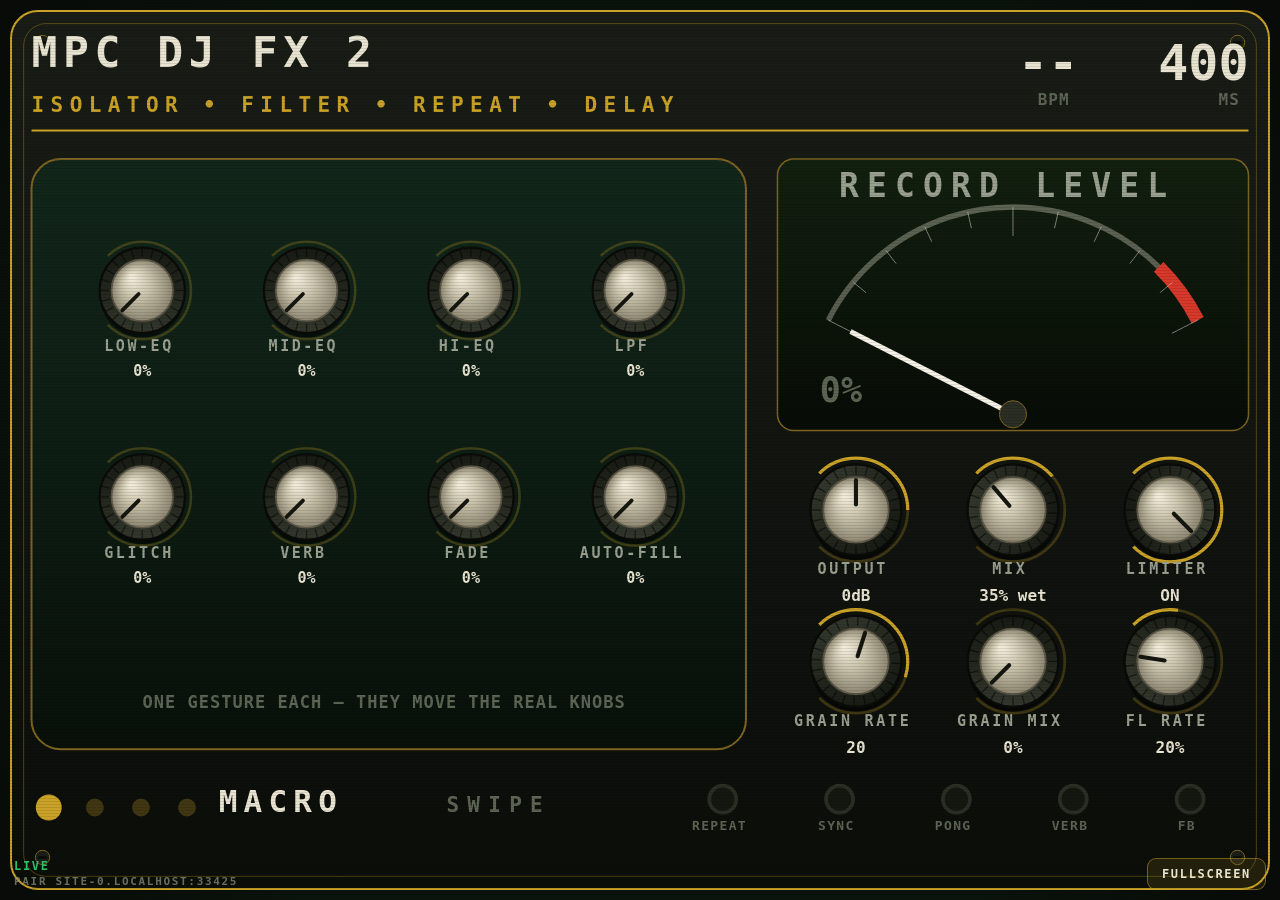
==== vst/web/index.html @ 5db4f6f1 "feat: the companion screen, in the published source The plugin serves its own panel on the LAN (port" ====
<!doctype html>
<html lang="en">
<head>
<meta charset="utf-8">
<meta name="viewport" content="width=device-width,initial-scale=1,viewport-fit=cover,user-scalable=no">
<meta name="mobile-web-app-capable" content="yes">
<meta name="apple-mobile-web-app-capable" content="yes">
<meta name="apple-mobile-web-app-status-bar-style" content="black-translucent">
<meta name="theme-color" content="#0a0c09">
<link rel="manifest" href="/manifest.json">
<link rel="icon" href="/icon.svg">
<title>MPC DJ FX 2 — companion</title>
<style>
  html,body{margin:0;height:100%;background:#080a07;overflow:hidden;
    -webkit-user-select:none;user-select:none;-webkit-tap-highlight-color:transparent}
  canvas{display:block;width:100vw;height:100vh;touch-action:none}
  #bar{position:fixed;left:0;right:0;bottom:0;box-sizing:border-box;display:flex;
    justify-content:space-between;align-items:center;gap:10px;
    padding:10px 14px calc(10px + env(safe-area-inset-bottom));
    font:600 12px/1.2 ui-monospace,SFMono-Regular,Menlo,Consolas,monospace;
    letter-spacing:.14em;text-transform:uppercase;color:#8d947f;pointer-events:none;
    transition:opacity .5s}
  #bar.hide{opacity:0}
  #bar b{color:#2fbf63}
  button{pointer-events:auto;background:rgba(201,162,39,.12);border:1px solid rgba(201,162,39,.5);
    color:#e9e4d2;border-radius:9px;padding:8px 14px;font:inherit;letter-spacing:inherit;
    text-transform:inherit}
  button:active{background:rgba(201,162,39,.35)}
</style>
</head>
<body>
<canvas id="c"></canvas>
<div id="bar"><span id="link"><b>LIVE</b> <span id="host"></span><br>
<span id="pair" style="opacity:.72;font-size:11px"></span></span>
<span><button id="fs">Fullscreen</button></span></div>
<script>
(() => {
'use strict';
/* MPC DJ FX 2 — companion panel.
 *
 * Three faces of a three-head tape echo: the tape bay with its heads and the mode grid, the
 * tape's own character, and the macros. Everything is drawn from /state, motion is integrated
 * here so a 7 Hz poll still looks continuous, and every control writes back through
 * POST /set — the plugin applies it on the audio thread.
 *
 * The drawing never invents machine state: head positions come from the three head times the
 * plugin publishes, head activity from the mode table's own option names.
 */
var cv = document.getElementById('c'), ctx = cv.getContext('2d');
var bar = document.getElementById('bar'), link = document.getElementById('link');
var hostEl = document.getElementById('host');
var W = 0, H = 0, DPR = 1, portrait = false;

/* ---- palette ------------------------------------------------------------- */
var CREAM = '#e9e4d2', DIM = '#9aa08f', FAINT = '#5d6555';
var GOLD = '#c9a227', GOLD_D = '#7d6420';
var GREEN = '#1f8f4a', GREEN_HI = '#2fbf63', GREEN_DEEP = '#0a140d';
var RED = '#d6382a', AMBER = '#e0a02b';
var TAPE = '#3b2a17', TAPE_HI = '#6b4f2c';

/* ---- what the device sends ------------------------------------------------ */
var st = {
  vu: 0, peak: 0, delay_ms: 400, bpm: 0, mix: 0.35,
  iso_lo: 0, iso_mid: 0, iso_hi: 0, iso_lo_x: 250, iso_hi_x: 2500,
  dj_filter: 0, dj_reso: 0.2,
  rep_mode: 0, rep_gate: 0.25, rep_chance: 1, rep_count: 4, rep_mix: 0, fill_mode: 0,
  dly_time: 400, dly_sync: 0, dly_div: 3, dly_fbk: 0.4, dly_tone: 0.5, dly_mix: 1, dly_pingpong: 0,
  verb_mode: 0, verb_amount: 0, verb_decay: 0.5, verb_damp: 0.5, verb_predelay: 20,
  hp_hz: 20, hp_reso: 0,
  fl_rate: 0.2, fl_depth: 0.4, fl_fbk: 0.3, fl_mix: 0,
  gr_rate: 20, gr_time: 80, gr_spray: 0.2, gr_mix: 0,
  mac_lo: 0, mac_mid: 0, mac_hi: 0, mac_lpf: 0, mac_glitch: 0, mac_verb: 0, mac_fade: 0, mac_fill: 0,
  output_gain: 0, limiter: 1,
  rep_env: 0, dly_env: 0, verb_env: 0,
  instance: 0, count: 0, active: 0, age_ms: 0
};
var MODES = ['OFF', '1/2', '1/4', '1/8', '1/8T', '1/6', '1/16', '1/32'];
var DIVS = ['1/1', '1/2', '1/2D', '1/4', '1/4D', '1/8', '1/8D', '1/8T', '1/16', '1/16D', '1/16T', '1/32'];
/* display names only (cosmetic); which heads a mode uses comes from the plugin's own table */
var linkOk = false, lastHeard = 0;
var pairEl = document.getElementById('pair');
var pairText = '';   /* what the bar shows a second phone: this plugin's own address */

/* /state carries `url` once the server publishes it; until then, the address this page was
 * opened with is the honest answer. Never guessed, never read from the network. */
function setPair() {
  var u = (st && typeof st.url === 'string' && st.url) ? st.url : location.host;
  pairText = u;
  if (pairEl) pairEl.textContent = 'PAIR ' + u;
}

/* control state */
var hits = [];              /* interactive regions of the last frame */
var drag = null;            /* {key, startY, startV, x, y} while a knob is being turned */
var note = '', noteUntil = 0;
var env = [];               /* the last seconds of level */
var envAt = 0;

function poll() {
  fetch('/state', { cache: 'no-store' }).then(function (r) { return r.json(); }).then(function (j) {
    st = j; linkOk = true; lastHeard = performance.now();
    link.className = '';
    hostEl.textContent = location.host;
    setPair();
  }).catch(function () { linkOk = false; });
}
setInterval(poll, 140); setPair(); poll();

/* ---- writes: the page drives the machine ----------------------------------
 * One tiny endpoint: POST /set?k=<param>&v=<value>. The header a cross-site form cannot set
 * without a preflight this server never grants, so another web page cannot move the tape. */
function post(key, val) {
  fetch('/set?k=' + encodeURIComponent(key) + '&v=' + encodeURIComponent(val),
        { method: 'POST', headers: { 'X-DJF2': '1' } })
    .then(function (r) { if (!r.ok) r.text().then(function (t) { note = t.trim(); noteUntil = performance.now() + 2500; }); })
    .catch(function () { note = 'no link'; noteUntil = performance.now() + 2500; });
}

/* tape texture: fixed pseudo-random specks/gaps in tape-normalised coordinates, so wear looks
 * baked into the tape and scrolls with it instead of flickering */
function lcg(seed) { var s2 = seed >>> 0; return function () { s2 = (s2 * 1664525 + 1013904223) >>> 0; return s2 / 4294967296; }; }
var rnd = lcg(0x7A9E);
var SPECKS = [], GAPS = [], NBARS = [];
for (var si = 0; si < 90; si++) SPECKS.push([rnd(), rnd(), 0.25 + rnd() * 0.75]);
for (var gi = 0; gi < 9; gi++) GAPS.push([rnd(), 0.004 + rnd() * 0.012]);
for (var ni = 0; ni < 70; ni++) NBARS.push([rnd(), rnd()]);

/* ---- motion state --------------------------------------------------------- */
var pulses = [], spawn = 0, reelAngle = 0, wowPhase = 0, vuPos = 0, vuVel = 0;
var tapeRun = 0;            /* 0..1, the motor's actual speed after inertia */
var loudAt = 0;             /* the last time there was signal or a finger on the panel */
var ripples = [];
var prevFlash = [0, 0, 0];

function clamp(v, a, b) { return v < a ? a : v > b ? b : v; }
function fmt(v) { return (Math.round(v * 100) / 100).toFixed(2).replace(/0$/, ''); }
function sign1(v) { return v > 0 ? '+' + Math.round(v * 100) / 100 : '' + Math.round(v * 100) / 100; }

/* ---- drawing helpers ------------------------------------------------------ */
function rr(x, y, w, h, r) {
  ctx.beginPath();
  ctx.moveTo(x + r, y);
  ctx.arcTo(x + w, y, x + w, y + h, r);
  ctx.arcTo(x + w, y + h, x, y + h, r);
  ctx.arcTo(x, y + h, x, y, r);
  ctx.arcTo(x, y, x + w, y, r);
  ctx.closePath();
}
function screw(x, y, r) {
  ctx.beginPath(); ctx.arc(x, y, r, 0, 6.2832);
  ctx.fillStyle = '#1b1e18'; ctx.fill();
  ctx.lineWidth = 1; ctx.strokeStyle = GOLD_D; ctx.stroke();
  ctx.beginPath(); ctx.moveTo(x - r * 0.6, y); ctx.lineTo(x + r * 0.6, y);
  ctx.strokeStyle = '#0a0b08'; ctx.lineWidth = Math.max(1, r * 0.35); ctx.stroke();
}
function label(txt, x, y, size, colour, align, spacing) {
  ctx.font = '600 ' + Math.round(size) + 'px ui-monospace,SFMono-Regular,Menlo,monospace';
  ctx.fillStyle = colour; ctx.textAlign = align || 'center'; ctx.textBaseline = 'alphabetic';
  if (!spacing) { ctx.fillText(txt, x, y); return; }
  var w = 0, i;
  for (i = 0; i < txt.length; i++) w += ctx.measureText(txt[i]).width + spacing;
  w -= spacing;
  var cx = align === 'left' ? x : align === 'right' ? x - w : x - w / 2;
  for (i = 0; i < txt.length; i++) { ctx.fillText(txt[i], cx, y); cx += ctx.measureText(txt[i]).width + spacing; }
}
function labelWidth(txt, size, spacing) {
  ctx.font = '600 ' + Math.round(size) + 'px ui-monospace,SFMono-Regular,Menlo,monospace';
  var w2 = 0;
  for (var i = 0; i < txt.length; i++) w2 += ctx.measureText(txt[i]).width + (spacing || 0);
  return w2 - (spacing || 0);
}
function text(txt, x, y, size, colour, align) {
  ctx.font = '600 ' + Math.round(size) + 'px ui-monospace,SFMono-Regular,Menlo,monospace';
  ctx.fillStyle = colour; ctx.textAlign = align || 'center'; ctx.textBaseline = 'middle';
  ctx.fillText(txt, x, y);
}

function drawReel(cx, cy, r, angle, tint) {
  var g = ctx.createRadialGradient(cx - r * 0.3, cy - r * 0.35, r * 0.1, cx, cy, r);
  g.addColorStop(0, '#2b2f26'); g.addColorStop(1, '#14170f');
  ctx.beginPath(); ctx.arc(cx, cy, r, 0, 6.2832); ctx.fillStyle = g; ctx.fill();
  ctx.lineWidth = Math.max(1, r * 0.06); ctx.strokeStyle = '#0a0b08'; ctx.stroke();
  ctx.beginPath(); ctx.arc(cx, cy, r * 0.86, 0, 6.2832);
  ctx.lineWidth = r * 0.22; ctx.strokeStyle = tint; ctx.stroke();
  ctx.beginPath(); ctx.arc(cx, cy, r * 0.75, 0, 6.2832);
  ctx.lineWidth = 1; ctx.strokeStyle = 'rgba(0,0,0,.45)'; ctx.stroke();
  ctx.save(); ctx.translate(cx, cy); ctx.rotate(angle);
  for (var i = 0; i < 3; i++) {
    ctx.beginPath(); ctx.rotate(2.0944);
    ctx.moveTo(0, -r * 0.18); ctx.lineTo(0, -r * 0.62);
    ctx.lineWidth = Math.max(1.5, r * 0.11); ctx.lineCap = 'round';
    ctx.strokeStyle = '#3c4235'; ctx.stroke();
  }
  ctx.beginPath(); ctx.arc(0, 0, r * 0.19, 0, 6.2832); ctx.fillStyle = '#0c0e0a'; ctx.fill();
  ctx.lineWidth = 1; ctx.strokeStyle = GOLD_D; ctx.stroke();
  ctx.restore();
}

/* a knob: skirt with knurling, cap, pointer. pos 0..1 -> -135..+135 degrees.
 * `map` turns the drag position into the value the plugin expects (ms, -1..1, ...). */
function knob(cx, cy, r, pos, name, shown, key, map) {
  pos = clamp(pos, 0, 1);
  var a = (-135 + pos * 270) * Math.PI / 180;
  ctx.beginPath(); ctx.arc(cx, cy + r * 0.1, r, 0, 6.2832);
  ctx.fillStyle = 'rgba(0,0,0,.55)'; ctx.fill();
  ctx.save(); ctx.translate(cx, cy); ctx.rotate(a);
  ctx.beginPath(); ctx.arc(0, 0, r, 0, 6.2832);
  var g = ctx.createLinearGradient(-r, -r, r, r);
  g.addColorStop(0, '#3a3f33'); g.addColorStop(0.5, '#22261d'); g.addColorStop(1, '#141710');
  ctx.fillStyle = g; ctx.fill();
  ctx.lineWidth = Math.max(1, r * 0.05); ctx.strokeStyle = '#0a0b08'; ctx.stroke();
  for (var i = 0; i < 24; i++) {
    var t = (i / 24) * 6.2832;
    ctx.beginPath();
    ctx.moveTo(Math.cos(t) * r * 0.78, Math.sin(t) * r * 0.78);
    ctx.lineTo(Math.cos(t) * r * 0.98, Math.sin(t) * r * 0.98);
    ctx.lineWidth = Math.max(0.6, r * 0.03); ctx.strokeStyle = 'rgba(0,0,0,.5)'; ctx.stroke();
  }
  ctx.restore();
  ctx.beginPath(); ctx.arc(cx, cy, r * 0.72, 0, 6.2832);
  var cg = ctx.createRadialGradient(cx - r * 0.25, cy - r * 0.3, r * 0.05, cx, cy, r * 0.72);
  cg.addColorStop(0, '#f0ead8'); cg.addColorStop(0.45, '#c9c2ab'); cg.addColorStop(1, '#8c8570');
  ctx.fillStyle = cg; ctx.fill();
  ctx.lineWidth = Math.max(1, r * 0.04); ctx.strokeStyle = '#5c5747'; ctx.stroke();
  ctx.save(); ctx.translate(cx, cy); ctx.rotate(a);
  ctx.beginPath(); ctx.moveTo(0, -r * 0.12); ctx.lineTo(0, -r * 0.66);
  ctx.lineWidth = Math.max(1.5, r * 0.09); ctx.lineCap = 'round';
  ctx.strokeStyle = '#14160f'; ctx.stroke();
  ctx.restore();
  ctx.beginPath();
  ctx.arc(cx, cy, r * 1.14, -Math.PI * 0.75, -Math.PI * 0.75 + Math.PI * 1.5);
  ctx.lineWidth = Math.max(1.5, r * 0.06); ctx.strokeStyle = 'rgba(201,162,39,.25)'; ctx.stroke();
  ctx.beginPath();
  ctx.arc(cx, cy, r * 1.14, -Math.PI * 0.75, -Math.PI * 0.75 + Math.PI * 1.5 * pos);
  ctx.lineWidth = Math.max(1.5, r * 0.07); ctx.strokeStyle = GOLD; ctx.stroke();
  if (name) label(name, cx, cy + r * 1.42, r * 0.34, DIM, 'center', r * 0.06);
  if (shown !== undefined) text(shown, cx, cy + r * 1.92, r * 0.36, CREAM, 'center');
  if (key) hits.push({ t: 'knob', key: key, name: name, x: cx, y: cy, r: r * 1.3, v: pos, map: map });
}

/* a rounded lamp that glows when on */
function lamp(x, y, r, on, colour, name, key, toggle) {
  ctx.beginPath(); ctx.arc(x, y, r, 0, 6.2832);
  ctx.fillStyle = on ? colour : '#14170f';
  if (on) { ctx.shadowColor = colour; ctx.shadowBlur = r * 3.2; }
  ctx.fill(); ctx.shadowBlur = 0;
  ctx.lineWidth = Math.max(1, r * 0.28); ctx.strokeStyle = on ? 'rgba(255,255,255,.35)' : '#2a2e24'; ctx.stroke();
  if (name) label(name, x, y + r * 2.3, r * 0.95, on ? CREAM : FAINT, 'center', r * 0.1);
  if (key) hits.push({ t: 'toggle', key: key, x: x, y: y, r: r * 2.2, on: on ? 1 : 0, toggle: toggle });
}

/* a segmented switch: label above, one cell per option, the live one lit. A tap sends its index. */
function seg(x, y, w, h, label2, opts, cur, key, base, pitch) {
  var b = base || 0;
  label(label2, x, y - h * 0.18, h * 0.34, DIM, 'left', h * 0.05);
  var n = opts.length, cw = w / n;
  /* A hit box equal to the drawn cell is not a touch target on a phone: the finger lands
   * outside and the gesture becomes a page swipe. Grow it vertically, never past the next row. */
  var th = Math.min(Math.max(h, 34), Math.max(h, (pitch || h + 8) - 4));
  var ty = y + (h - th) / 2;
  for (var i = 0; i < n; i++) {
    var on = Math.round(cur) === (i + b);
    rr(x + i * cw + 1.5, y, cw - 3, h, Math.min(5, h * 0.22));
    ctx.fillStyle = on ? 'rgba(31,143,74,.60)' : 'rgba(10,14,10,.72)'; ctx.fill();
    ctx.lineWidth = on ? 1.5 : 1;
    ctx.strokeStyle = on ? GREEN_HI : 'rgba(201,162,39,.28)'; ctx.stroke();
    text(opts[i], x + i * cw + cw / 2, y + h / 2, Math.min(h * 0.42, cw * 0.3),
         on ? CREAM : FAINT, 'center');
    hits.push({ t: 'seg', key: key, i: i + b, name: opts[i], x: x + i * cw + 1, y: ty, w: cw - 2, h: th });
  }
}

/* ---- layout --------------------------------------------------------------- */
function layout() {
  var m = Math.min(W, H) * 0.035;
  var L = { m: m, portrait: portrait };
  var footerH = Math.max(46, Math.min(W, H) * 0.115);
  L.footer = { x: m, y: H - m * 0.9 - footerH, w: W - m * 2, h: footerH };
  if (!portrait) {
    L.title = { x: m, y: m * 0.7, w: W - m * 2, h: H * 0.14 };
    var bodyY = L.title.y + L.title.h + m * 0.35;
    var bodyH = L.footer.y - bodyY - m * 0.6;
    L.bay = { x: m, y: bodyY, w: (W - m * 2) * 0.6 - m * 0.5, h: bodyH };
    var rx = L.bay.x + L.bay.w + m;
    var rw = W - rx - m;
    L.vu = { x: rx, y: bodyY, w: rw, h: bodyH * 0.46 };
    L.knobs = { x: rx, y: bodyY + bodyH * 0.46 + m * 0.5, w: rw, h: bodyH * 0.54 - m * 0.5 };
  } else {
    L.title = { x: m, y: m * 0.6, w: W - m * 2, h: H * 0.1 };
    var y0 = L.title.y + L.title.h + m * 0.4;
    var rest = L.footer.y - y0 - m * 0.6;
    L.bay = { x: m, y: y0, w: W - m * 2, h: rest * 0.37 };
    L.vu = { x: m, y: y0 + L.bay.h + m * 0.5, w: W - m * 2, h: rest * 0.19 };
    L.knobs = { x: m, y: L.vu.y + L.vu.h + m * 0.5, w: W - m * 2, h: rest * 0.44 - m * 0.5 };
  }
  L.knobCols = 3; L.knobRows = 2;
  return L;
}

/* ---- pages ---------------------------------------------------------------- */
var PAGES = ['MACRO', 'FILTER', 'REPEAT', 'DELAY'];
var pageN = 0, pagePos = 0, swiping = false;

function pageBody(i, dt, L, now) {
  if (i === 0) return macroBody(dt, L, now);
  if (i === 1) return filterBody(dt, L, now);
  if (i === 2) return repeatBody(dt, L, now);
  return delayBody(dt, L, now);
}

function draw(now) {
  var dt = draw.last ? Math.min(0.1, (now - draw.last) / 1000) : 0;
  draw.last = now;
  var L = layout();
  hits.length = 0;

  ctx.setTransform(DPR, 0, 0, DPR, 0, 0);
  ctx.fillStyle = '#080a07'; ctx.fillRect(0, 0, W, H);

  /* the light the machine throws on the table: green while it decays, amber as the repeats
   * pile up, red and breathing once it is at the edge of running away */
  var hot = st.intensity > 0.75 ? 2 : st.intensity > 0.55 ? 1 : 0;
  var amb = hot === 2 ? RED : hot === 1 ? AMBER : GREEN_HI;
  var ambA = (hot === 2 ? 0.18 : hot === 1 ? 0.12 : 0.08) * (0.6 + 0.4 * (st.vu || 0));
  if (hot === 2) ambA *= 0.75 + 0.25 * Math.sin(now * 0.006);
  var ag = ctx.createRadialGradient(W / 2, H / 2, Math.min(W, H) * 0.15, W / 2, H / 2, Math.max(W, H) * 0.72);
  ag.addColorStop(0, amb); ag.addColorStop(0.55, amb); ag.addColorStop(1, 'rgba(8,10,7,0)');
  ctx.globalAlpha = ambA; ctx.fillStyle = ag; ctx.fillRect(0, 0, W, H); ctx.globalAlpha = 1;

  /* chassis */
  rr(L.m * 0.35, L.m * 0.35, W - L.m * 0.7, H - L.m * 0.7, Math.min(W, H) * 0.03);
  var ch = ctx.createLinearGradient(0, 0, 0, H);
  ch.addColorStop(0, '#1a1d16'); ch.addColorStop(0.45, '#121510'); ch.addColorStop(1, '#0b0d09');
  ctx.fillStyle = ch; ctx.fill();
  ctx.lineWidth = 2; ctx.strokeStyle = GOLD; ctx.stroke();
  rr(L.m * 0.75, L.m * 0.75, W - L.m * 1.5, H - L.m * 1.5, Math.min(W, H) * 0.025);
  ctx.lineWidth = 1; ctx.strokeStyle = 'rgba(201,162,39,.35)'; ctx.stroke();
  var sr = Math.max(3, Math.min(W, H) * 0.008);
  screw(L.m * 1.35, L.m * 1.35, sr); screw(W - L.m * 1.35, L.m * 1.35, sr);
  screw(L.m * 1.35, H - L.m * 1.35, sr); screw(W - L.m * 1.35, H - L.m * 1.35, sr);

  /* title band */
  var titleSize = portrait ? L.title.h * 0.26 : L.title.h * 0.34;
  var titleSp = titleSize * 0.13;
  var titleTxt = 'MPC DJ FX 2';
  var room = L.title.w * (portrait ? 0.94 : 0.62);
  for (var fit = 0; fit < 30 && labelWidth(titleTxt, titleSize, titleSp) > room; fit++) {
    titleSize *= 0.94; titleSp = titleSize * 0.13;
  }
  var ty = L.title.y + L.title.h * (portrait ? 0.26 : 0.36);
  label(titleTxt, L.title.x, ty, titleSize, CREAM, 'left', titleSp);
  var subSize = portrait ? titleSize * 0.5 : L.title.h * 0.17;
  label('ISOLATOR • FILTER • REPEAT • DELAY', L.title.x, ty + titleSize * 1.05, subSize, GOLD, 'left', subSize * 0.3);
  ctx.beginPath();
  ctx.moveTo(L.title.x, L.title.y + L.title.h * 0.86);
  ctx.lineTo(L.title.x + L.title.w, L.title.y + L.title.h * 0.86);
  ctx.lineWidth = 2; ctx.strokeStyle = GOLD; ctx.stroke();
  /* the two numbers that matter: host tempo, and the leading head's time in effect */
  var rx = L.title.x + L.title.w, big = portrait ? titleSize * 0.9 : L.title.h * 0.4;
  if (portrait) ty = ty + titleSize * 1.05;
  var msTxt = st.delay_ms > 0 ? st.delay_ms.toFixed(0) : '--';
  ctx.font = '600 ' + Math.round(big) + 'px ui-monospace,SFMono-Regular,Menlo,monospace';
  var msW = Math.max(ctx.measureText(msTxt).width, ctx.measureText('MS').width * 2.2);
  var bpmTxt = (st.bpm_seen && st.bpm > 1) ? String(Math.round(st.bpm)) : '--';
  text(msTxt, rx, ty, big, CREAM, 'right');
  label(st.tempo_sync ? 'MS SYNC' : 'MS', rx, ty + L.title.h * 0.3, L.title.h * 0.13, FAINT, 'right', 1);
  text(bpmTxt, rx - msW - L.title.h * 0.3, ty, big, CREAM, 'right');
  label('BPM', rx - msW - L.title.h * 0.3, ty + L.title.h * 0.3, L.title.h * 0.13, FAINT, 'right', 1);

  /* the pages slide; the chassis and the title band stay put */
  var focused = Math.round(pagePos);
  for (var pi = 0; pi < PAGES.length; pi++) {
    var off = (pi - pagePos) * W;
    if (Math.abs(off) > W * 1.02) continue;
    ctx.save();
    ctx.translate(off, 0);
    var before = hits.length;
    pageBody(pi, pi === focused ? dt : 0, L, now);
    /* a page that is still sliding in must not take touches meant for the one on screen */
    if (pi !== focused) hits.length = before;
    ctx.restore();
  }
  drawFooter(L, now);
  drawBubble();
  drawNote();

  ctx.fillStyle = 'rgba(0,0,0,.10)';
  for (var sy2 = 0; sy2 < H; sy2 += 3) ctx.fillRect(0, sy2, W, 1);

  if (!swiping) {
    if (Math.abs(pagePos - pageN) > 0.001) pagePos += (pageN - pagePos) * Math.min(1, dt * 12);
    else pagePos = pageN;
  }

  requestAnimationFrame(draw);
}

/* --- page 0: the isolator's response, and the DJ filter --------------------- */
function filterBody(dt, L, now) {
  var bay = L.bay;
  panel(bay);
  /* the curve IS the isolator: three bands, two crossovers, drawn from the numbers the
   * plugin publishes. No second model of the filter here. */
  var pad = Math.min(bay.w, bay.h) * 0.08;
  var gx = bay.x + pad, gy = bay.y + bay.h * 0.16, gw = bay.w - pad * 2, gh = bay.h * 0.6;
  var midY = gy + gh * 0.6;
  var loEnd = clamp((Math.log(st.iso_lo_x / 60) / Math.log(800 / 60)), 0, 1);
  var hiStart = clamp((Math.log(st.iso_hi_x / 800) / Math.log(8000 / 800)), 0, 1);
  var loX = gx + gw * (0.04 + loEnd * 0.5);
  var hiX = gx + gw * (0.54 + hiStart * 0.42);
  function dbToY(db) { return midY - clamp(db, -24, 12) / 36 * gh * 0.62; }
  ctx.beginPath();
  ctx.moveTo(gx, dbToY(st.iso_lo));
  ctx.lineTo(loX, dbToY(st.iso_lo));
  ctx.lineTo(loX + gw * 0.05, dbToY(st.iso_mid));
  ctx.lineTo(hiX, dbToY(st.iso_mid));
  ctx.lineTo(hiX + gw * 0.05, dbToY(st.iso_hi));
  ctx.lineTo(gx + gw, dbToY(st.iso_hi));
  ctx.lineWidth = Math.max(2, bay.h * 0.012); ctx.strokeStyle = GREEN_HI;
  ctx.shadowColor = GREEN_HI; ctx.shadowBlur = 10; ctx.stroke(); ctx.shadowBlur = 0;
  /* dB grid: without it a flat 0 dB curve is just a line in an empty box */
  [-24, -12, 12].forEach(function (db) {
    ctx.beginPath(); ctx.moveTo(gx, dbToY(db)); ctx.lineTo(gx + gw, dbToY(db));
    ctx.lineWidth = 1; ctx.strokeStyle = 'rgba(233,228,210,.08)'; ctx.stroke();
    label((db > 0 ? '+' : '') + db, gx - pad * 0.15, dbToY(db) + 4, bay.h * 0.04, FAINT, 'right', 0);
  });
  ctx.beginPath(); ctx.moveTo(gx, dbToY(0)); ctx.lineTo(gx + gw, dbToY(0));
  ctx.lineWidth = 1; ctx.strokeStyle = 'rgba(201,162,39,.28)'; ctx.stroke();
  label('ISOLATOR RESPONSE', bay.x + bay.w * 0.5, bay.y + bay.h * 0.075, bay.h * 0.055, DIM, 'center', 1.2);
  [['LOW', st.iso_lo, gx + gw * 0.22], ['MID', st.iso_mid, gx + gw * 0.5], ['HI', st.iso_hi, gx + gw * 0.86]]
    .forEach(function (b2) {
      text((b2[1] > 0 ? '+' : '') + Math.round(b2[1]) + ' dB', b2[2], dbToY(b2[1]) - bay.h * 0.05,
           bay.h * 0.05, CREAM, 'center');
    });

  /* the DJ filter, the one control a hand goes to mid-set: a bipolar fader with a detent */
  var f = L.vu, fy = f.y + f.h * 0.62, fx0 = f.x + f.w * 0.12, fw = f.w * 0.76;
  ctx.beginPath(); ctx.moveTo(fx0, fy); ctx.lineTo(fx0 + fw, fy);
  ctx.lineWidth = Math.max(6, f.h * 0.06); ctx.lineCap = 'round';
  ctx.strokeStyle = 'rgba(10,14,10,.9)'; ctx.stroke();
  var cxp = fx0 + fw * ((st.dj_filter + 1) / 2);
  ctx.beginPath(); ctx.moveTo(fx0 + fw / 2, fy); ctx.lineTo(cxp, fy);
  ctx.lineWidth = Math.max(5, f.h * 0.055); ctx.strokeStyle = Math.abs(st.dj_filter) < 0.02 ? GOLD_D : GREEN_HI; ctx.stroke();
  ctx.beginPath(); ctx.arc(cxp, fy, f.h * 0.07, 0, 6.2832); ctx.fillStyle = CREAM; ctx.fill();
  label('DJ FILTER', f.x + f.w * 0.5, fy - f.h * 0.17, f.h * 0.1, DIM, 'center', f.h * 0.03);
  text(Math.abs(st.dj_filter) < 0.02 ? 'OFF' : (st.dj_filter < 0 ? 'HP' : 'LP') + ' ' + Math.abs(Math.round(st.dj_filter * 100)),
       f.x + f.w * 0.5, fy + f.h * 0.17, f.h * 0.1, CREAM, 'center');
  hits.push({ t: 'fader', key: 'dj_filter', x: fx0 - f.h * 0.1, y: fy - f.h * 0.12,
              w: fw + f.h * 0.2, h: f.h * 0.24, v: (st.dj_filter + 1) / 2,
              x0: fx0, tw: fw,
              map: function (q) { return Math.round((q * 2 - 1) * 100) / 100; } });

  knobRow(L, [
    ['LOW', (st.iso_lo + 24) / 30, Math.round(st.iso_lo) + 'dB', 'iso_lo', function (q) { return Math.round(q * 30 - 24); }],
    ['MID', (st.iso_mid + 24) / 30, Math.round(st.iso_mid) + 'dB', 'iso_mid', function (q) { return Math.round(q * 30 - 24); }],
    ['HI', (st.iso_hi + 24) / 30, Math.round(st.iso_hi) + 'dB', 'iso_hi', function (q) { return Math.round(q * 30 - 24); }],
    ['LO X', Math.log(st.iso_lo_x / 60) / Math.log(800 / 60), Math.round(st.iso_lo_x) + 'Hz', 'iso_lo_x',
      function (q) { return Math.round(60 * Math.pow(800 / 60, q)); }],
    ['HI X', Math.log(st.iso_hi_x / 800) / Math.log(8000 / 800), Math.round(st.iso_hi_x) + 'Hz', 'iso_hi_x',
      function (q) { return Math.round(800 * Math.pow(8000 / 800, q)); }],
    ['RESO', st.dj_reso, Math.round(st.dj_reso * 100) + '%', 'dj_reso', null]
  ]);
}

/* --- page 1: the beat repeat ------------------------------------------------- */
function repeatBody(dt, L, now) {
  var bay = L.bay;
  panel(bay);
  var px = bay.x + bay.w * 0.05, pw = bay.w * 0.9;
  var gy = bay.y + bay.h * 0.16, ch = Math.min(bay.h * 0.17, pw * 0.1);
  /* eight grid cells: the repeat's own table, tapped */
  for (var m = 0; m < 8; m++) {
    var cw = pw / 8, mx = px + m * cw, on = st.rep_mode === m;
    rr(mx + 2, gy, cw - 4, ch, Math.min(6, ch * 0.22));
    ctx.fillStyle = on ? 'rgba(31,143,74,.62)' : 'rgba(10,14,10,.72)'; ctx.fill();
    ctx.lineWidth = on ? 2 : 1; ctx.strokeStyle = on ? GREEN_HI : 'rgba(201,162,39,.28)'; ctx.stroke();
    text(MODES[m], mx + cw / 2, gy + ch / 2, Math.min(ch * 0.46, cw * 0.34), on ? CREAM : FAINT, 'center');
    hits.push({ t: 'mode', i: m, x: mx + 2, y: gy, w: cw - 4, h: ch });
  }
  /* the repeat meter: how much of the input the stage is actually holding */
  var my = gy + ch * 1.6, mh = bay.h * 0.1;
  rr(px, my, pw, mh, mh * 0.4);
  ctx.fillStyle = 'rgba(10,14,10,.7)'; ctx.fill();
  var mw = clamp(st.rep_env, 0, 1) * (pw - 4);
  rr(px + 2, my + 2, Math.max(0, mw), mh - 4, mh * 0.3);
  ctx.fillStyle = st.rep_mode ? AMBER : 'rgba(120,110,80,.5)'; ctx.fill();
  label('REPEAT ACTIVITY', px, my + mh * 1.9, mh * 0.7, FAINT, 'left', 1);
  seg(px, my + mh * 2.9, pw, ch * 0.8, 'AUTO-FILL', ['FILL', 'STUTTER'], st.fill_mode, 'fill_mode');

  drawVU(L.vu, vuNeedle(dt, st.vu));

  knobRow(L, [
    ['GATE', st.rep_gate, Math.round(st.rep_gate * 100) + '%', 'rep_gate', null],
    ['CHANCE', st.rep_chance, Math.round(st.rep_chance * 100) + '%', 'rep_chance', null],
    ['REPEATS', st.rep_count / 8, String(st.rep_count), 'rep_count', function (q) { return Math.round(q * 8); }],
    ['GLITCH', st.rep_mix, Math.round(st.rep_mix * 100) + '%', 'rep_mix', null],
    ['VERB', st.verb_amount, Math.round(st.verb_amount * 100) + '%', 'verb_amount', null],
    ['FLANGER', st.fl_mix, Math.round(st.fl_mix * 100) + '%', 'fl_mix', null]
  ]);
}

/* --- page 2: the delay ------------------------------------------------------ */
function delayBody(dt, L, now) {
  var bay = L.bay;
  panel(bay);
  /* the two numbers that matter: the time in effect, and the division it follows */
  var ty = bay.y + bay.h * 0.3;
  text(st.dly_sync ? DIVS[st.dly_div] : Math.round(st.dly_time) + ' ms',
       bay.x + bay.w * 0.5, ty, bay.h * 0.2, CREAM, 'center');
  label(st.dly_sync ? 'SYNCED TO THE HOST' : 'FREE TIME', bay.x + bay.w * 0.5, ty + bay.h * 0.15,
        bay.h * 0.055, GOLD, 'center', 1.2);
  seg(bay.x + bay.w * 0.06, bay.y + bay.h * 0.52, bay.w * 0.88, bay.h * 0.1,
      'TIME SOURCE', ['FREE', 'SYNC'], st.dly_sync, 'dly_sync');
  var dvy = bay.y + bay.h * 0.72;
  var dsel = clamp(st.dly_div, 0, 11);
  text(DIVS[dsel], bay.x + bay.w * 0.5, dvy + bay.h * 0.06, bay.h * 0.09, st.dly_sync ? GREEN_HI : FAINT, 'center');
  var nxt = hits.length;
  hits.push({ t: 'div', x: bay.x + bay.w * 0.2, y: dvy - bay.h * 0.02, w: bay.w * 0.6, h: bay.h * 0.16 });
  if (st.dly_pingpong) label('PING PONG', bay.x + bay.w * 0.5, bay.y + bay.h * 0.95, bay.h * 0.05, CREAM, 'center', 1.4);

  drawVU(L.vu, vuNeedle(dt, st.dly_env));

  knobRow(L, [
    ['TIME', Math.log(st.dly_time / 1) / Math.log(7000), Math.round(st.dly_time) + 'ms', 'dly_time',
      function (q) { return Math.round(Math.pow(7000, q)); }],
    ['FBK', st.dly_fbk, Math.round(st.dly_fbk * 100) + '%', 'dly_fbk', null],
    ['TONE', st.dly_tone, Math.round(st.dly_tone * 100) + '%', 'dly_tone', null],
    ['DLY MIX', st.dly_mix, Math.round(st.dly_mix * 100) + '%', 'dly_mix', null],
    ['VERB', st.verb_amount, Math.round(st.verb_amount * 100) + '%', 'verb_amount', null],
    ['HP', Math.log(st.hp_hz / 20) / Math.log(20000 / 20), Math.round(st.hp_hz) + 'Hz', 'hp_hz',
      function (q) { return Math.round(20 * Math.pow(1000, q)); }]
  ]);
}

/* --- page 3: the eight macros ---------------------------------------------- */
function macroBody(dt, L, now) {
  var bay = L.bay;
  panel(bay);
  var names = [['LOW-EQ', 'mac_lo'], ['MID-EQ', 'mac_mid'], ['HI-EQ', 'mac_hi'], ['LPF', 'mac_lpf'],
               ['GLITCH', 'mac_glitch'], ['VERB', 'mac_verb'], ['FADE', 'mac_fade'], ['AUTO-FILL', 'mac_fill']];
  var cols = 4, rows = 2;
  var cw = (bay.w * 0.92) / cols, chh = (bay.h * 0.7) / rows;
  var kr = Math.min(cw, chh) * 0.26;
  for (var i = 0; i < 8; i++) {
    var kx = bay.x + bay.w * 0.04 + cw * ((i % cols) + 0.5);
    var ky = bay.y + bay.h * 0.1 + chh * (Math.floor(i / cols) + 0.35);
    knob(kx, ky, kr, st[names[i][1]], names[i][0], Math.round(st[names[i][1]] * 100) + '%', names[i][1], null);
  }
  /* A hint is only worth having if it fits: at bay.h*0.05 on a tablet this was one giant line
   * running out of the panel. Cap it by width as well as height, and drop it if it cannot fit. */
  var hint = 'ONE GESTURE EACH — THEY MOVE THE REAL KNOBS';
  var hsize = Math.min(bay.h * 0.035, bay.w * 0.024);
  while (hsize > 7 && labelWidth(hint, hsize, 1) > bay.w * 0.9) hsize *= 0.92;
  if (hsize > 7) label(hint, bay.x + bay.w * 0.5, bay.y + bay.h * 0.93, hsize, FAINT, 'center', 1);

  drawVU(L.vu, vuNeedle(dt, st.vu));

  knobRow(L, [
    ['OUTPUT', (st.output_gain + 24) / 48, (st.output_gain > 0 ? '+' : '') + Math.round(st.output_gain) + 'dB',
      'output_gain', function (q) { return Math.round(q * 48 - 24); }],
    ['MIX', st.mix, Math.round(st.mix * 100) + '% wet', 'mix', null],
    ['LIMITER', st.limiter, st.limiter ? 'ON' : 'OFF', 'limiter',
      function (q) { return q > 0.5 ? 1 : 0; }],
    ['GRAIN RATE', Math.log(st.gr_rate / 1) / Math.log(200), Math.round(st.gr_rate) + '', 'gr_rate',
      function (q) { return Math.round(Math.pow(200, q)); }],
    ['GRAIN MIX', st.gr_mix, Math.round(st.gr_mix * 100) + '%', 'gr_mix', null],
    ['FL RATE', st.fl_rate, Math.round(st.fl_rate * 100) + '%', 'fl_rate', null]
  ]);
}

/* a plain instrument bay: the chassis colour the tape port uses, without the tape */
function panel(bay) {
  rr(bay.x, bay.y, bay.w, bay.h, Math.min(bay.w, bay.h) * 0.05);
  var bg = ctx.createLinearGradient(0, bay.y, 0, bay.y + bay.h);
  bg.addColorStop(0, '#12261a'); bg.addColorStop(0.55, '#0d1c12'); bg.addColorStop(1, '#081009');
  ctx.fillStyle = bg; ctx.fill();
  ctx.lineWidth = 2; ctx.strokeStyle = GOLD_D; ctx.stroke();
}

/* the meter's needle, with the spring the tape port uses (0..1 in, -0.05..1.08 out) */
function vuNeedle(dt, level) {
  var db = 20 * Math.log10(Math.max(1e-4, level));
  var target = clamp((db + 48) / 48, 0, 1.04);
  vuVel += (target - vuPos) * 260 * dt - vuVel * 26 * dt;
  vuPos = clamp(vuPos + vuVel * dt, -0.05, 1.08);
  return vuPos;
}

/* a row of knobs for a page: [label, pos, shown, key, map] */
function knobRow(L, items) {
  knobGrid(items, L.knobs, L.knobCols, L.knobRows);
}

function knobGrid(items, kn, cols, rows) {
  var cw = kn.w / cols, chh = kn.h / rows;
  var kr = Math.min(cw, chh) * 0.3;
  for (var n = 0; n < cols * rows; n++) {
    var it = items[n];
    if (!it) continue;
    var kx = kn.x + cw * ((n % cols) + 0.5), ky = kn.y + chh * (Math.floor(n / cols) + 0.42);
    knob(kx, ky, kr, it[1], it[0], it[2], it[3], it[4]);
  }
}

var bubble = null;

function drawBubble() {
  if (!bubble) return;
  if (performance.now() > bubble.until) { bubble = null; return; }
  ctx.font = '600 ' + Math.round(bubble.size) + 'px ui-monospace,SFMono-Regular,Menlo,monospace';
  var w = ctx.measureText(bubble.text).width + bubble.size * 1.6;
  var h = bubble.size * 1.9;
  var x = clamp(bubble.x - w / 2, 6, W - w - 6), y = clamp(bubble.y - h, 6, H - h - 6);
  rr(x, y, w, h, h * 0.28);
  ctx.fillStyle = 'rgba(10,14,10,.92)'; ctx.fill();
  ctx.lineWidth = 1.5; ctx.strokeStyle = GOLD; ctx.stroke();
  text(bubble.text, x + w / 2, y + h / 2 + 0.5, bubble.size, CREAM, 'center');
}

/* a short reason a write was refused, where the eye already is */
function drawNote() {
  if (!note || performance.now() > noteUntil) return;
  var size = Math.max(11, Math.min(W, H) * 0.026);
  ctx.font = '600 ' + Math.round(size) + 'px ui-monospace,SFMono-Regular,Menlo,monospace';
  var w = ctx.measureText(note).width + size * 1.4;
  var x = clamp(W / 2 - w / 2, 6, W - w - 6), y = H * 0.38;
  rr(x, y, w, size * 1.9, size * 0.5);
  ctx.fillStyle = 'rgba(60,10,8,.94)'; ctx.fill();
  ctx.lineWidth = 1.5; ctx.strokeStyle = RED; ctx.stroke();
  text(note, x + w / 2, y + size * 0.95, size, CREAM, 'center');
}

/* the footer is shared: page dots, the page name, and the machine's own lamps */
function drawFooter(L, now) {
  var ft = L.footer;
  var dr = Math.min(ft.h * 0.2, Math.min(W, H) * 0.016);
  var dx0 = ft.x + dr * 1.2, dy = ft.y + ft.h * 0.38;
  for (var i = 0; i < PAGES.length; i++) {
    var on = Math.round(pagePos) === i;
    ctx.beginPath(); ctx.arc(dx0 + i * dr * 3.2, dy, on ? dr * 0.9 : dr * 0.62, 0, 6.2832);
    ctx.fillStyle = on ? GOLD : 'rgba(201,162,39,.28)'; ctx.fill();
    hits.push({ t: 'page', i: i, x: dx0 + i * dr * 3.2 - dr * 1.6, y: dy - dr * 1.6, w: dr * 3.2, h: dr * 3.2 });
  }
  var nameX = dx0 + (PAGES.length - 1) * dr * 3.2 + dr * 2.2;
  label(PAGES[Math.round(pagePos)], nameX, ft.y + ft.h * 0.42, ft.h * 0.3, CREAM, 'left', ft.h * 0.06);
  if (!portrait) label('SWIPE', nameX + ft.h * 2.2, ft.y + ft.h * 0.42, ft.h * 0.2, FAINT, 'left', ft.h * 0.08);

  if (Math.round(pagePos) !== 0) return;
  var lr = Math.min(ft.h * 0.17, Math.min(W, H) * 0.015);
  var ly = ft.y + ft.h * 0.3;
  /* This port's own lamps. The tape port's names (tempo_sync / input_send / ping_pong) were
   * copied here once and every tap came back "unknown key" - the engine knows dly_sync and
   * dly_pingpong, and has no input_send at all. */
  var lamps = [
    ['REPEAT', st.rep_mode > 0, AMBER, 'rep_mode', 'toggle'],
    ['SYNC', st.dly_sync > 0, GREEN_HI, 'dly_sync', 'toggle'],
    ['PONG', st.dly_pingpong > 0, GREEN_HI, 'dly_pingpong', 'toggle'],
    ['VERB', st.verb_amount > 0.02, GOLD, 0, 0],
    ['FB', st.dly_fbk > 0.75, RED, 0, 0]
  ];
  var lampsX = ft.x + ft.w * (portrait ? 0.44 : 0.52), lampsW = ft.w - (lampsX - ft.x);
  var step = lampsW / lamps.length;
  for (var q = 0; q < lamps.length; q++) {
    var l = lamps[q], cx2 = lampsX + step * (q + 0.5);
    lamp(cx2, ly, lr, l[1], l[2], l[0], l[3] || undefined, l[4]);
  }
}

function drawVU(r, pos) {
  rr(r.x, r.y, r.w, r.h, Math.min(r.w, r.h) * 0.06);
  var g = ctx.createLinearGradient(0, r.y, 0, r.y + r.h);
  g.addColorStop(0, '#12200f'); g.addColorStop(1, '#070c06');
  ctx.fillStyle = g; ctx.fill();
  ctx.lineWidth = 1.5; ctx.strokeStyle = GOLD_D; ctx.stroke();

  var cx = r.x + r.w * 0.5, baseY = r.y + r.h * 0.94, rad = Math.min(r.w * 0.44, r.h * 0.78);
  var a0 = -Math.PI * 0.85, a1 = -Math.PI * 0.15;
  ctx.beginPath(); ctx.arc(cx, baseY, rad, a0, a1);
  ctx.lineWidth = Math.max(1.5, r.h * 0.02); ctx.strokeStyle = 'rgba(233,228,210,.35)'; ctx.stroke();
  ctx.beginPath(); ctx.arc(cx, baseY, rad, a1 - 0.32, a1);
  ctx.lineWidth = Math.max(3, r.h * 0.05); ctx.strokeStyle = RED; ctx.stroke();
  for (var i = 0; i <= 10; i++) {
    var a = a0 + (a1 - a0) * (i / 10);
    var inner = rad * (i % 5 === 0 ? 0.86 : 0.92);
    ctx.beginPath();
    ctx.moveTo(cx + Math.cos(a) * inner, baseY + Math.sin(a) * inner);
    ctx.lineTo(cx + Math.cos(a) * rad, baseY + Math.sin(a) * rad);
    ctx.lineWidth = 1; ctx.strokeStyle = 'rgba(233,228,210,.5)'; ctx.stroke();
  }
  label('RECORD LEVEL', r.x + r.w * 0.5, r.y + r.h * 0.14, r.h * 0.12, DIM, 'center', r.h * 0.03);
  text(Math.round(clamp(pos, 0, 1) * 100) + '%', r.x + r.w * 0.09, r.y + r.h * 0.86, r.h * 0.13,
       FAINT, 'left');
  var na = a0 + (a1 - a0) * clamp(pos, 0, 1);
  ctx.save();
  ctx.translate(cx, baseY);
  ctx.rotate(na);
  ctx.beginPath(); ctx.moveTo(0, 0); ctx.lineTo(rad * 0.88, 0);
  ctx.lineWidth = Math.max(1.5, r.h * 0.018); ctx.strokeStyle = '#f4f1e6'; ctx.stroke();
  ctx.restore();
  ctx.beginPath(); ctx.arc(cx, baseY, Math.max(3, r.h * 0.05), 0, 6.2832);
  ctx.fillStyle = '#2a2e24'; ctx.fill();
  ctx.lineWidth = 1; ctx.strokeStyle = GOLD_D; ctx.stroke();
}

/* ---- boot ---------------------------------------------------------------- */
function fit() {
  DPR = Math.min(window.devicePixelRatio || 1, 2);
  W = cv.width = Math.floor(cv.clientWidth * DPR) / DPR;
  H = cv.height = Math.floor(cv.clientHeight * DPR) / DPR;
  cv.width = Math.floor(W * DPR); cv.height = Math.floor(H * DPR);
  portrait = H > W * 1.08;
}
addEventListener('resize', fit); fit();
requestAnimationFrame(draw);

/* ---- touch and mouse: the panel is a control surface too ------------------- */
function localXY(ev) {
  var r = cv.getBoundingClientRect();
  return { x: ev.clientX - r.left, y: ev.clientY - r.top };
}
function hitAt(x, y) {
  /* the smallest target wins, so a knob inside a bigger region still gets the touch */
  var best = null, bestArea = 1e9;
  for (var i = 0; i < hits.length; i++) {
    var h = hits[i], area;
    if (h.t === 'knob' || h.t === 'toggle') {
      var dx = x - h.x, dy = y - h.y;
      if (dx * dx + dy * dy > h.r * h.r) continue;
      area = h.r * h.r;
    } else {
      if (x < h.x || y < h.y || x > h.x + h.w || y > h.y + h.h) continue;
      area = h.w * h.h;
    }
    if (area < bestArea) { bestArea = area; best = h; }
  }
  return best;
}
function setLocal(key, val) {
  /* optimistic: the control follows the finger now, /state confirms it a block later */
  st[key] = val;
}
function sendVal(h, pos) {
  var v = h.map ? h.map(pos) : pos;
  return v;
}

cv.addEventListener('pointerdown', function (ev) {
  var p = localXY(ev), h = hitAt(p.x, p.y);
  showBar();
  ev.preventDefault();
  if (!h) {
    drag = { swipe: true, x0: p.x, pos0: pagePos };
    swiping = true;
    cv.setPointerCapture(ev.pointerId);
    return;
  }
  if (h.t === 'page') { pageN = h.i; return; }
  if (h.t === 'mode') { setLocal('rep_mode', h.i); post('rep_mode', h.i); return; }
  if (h.t === 'seg') {
    setLocal(h.key, h.i); post(h.key, h.i);
    bubble = { text: (h.name || String(h.i)), x: p.x, y: p.y - 8,
               size: Math.max(12, Math.min(W, H) * 0.028), until: performance.now() + 1200 };
    return;
  }
  if (h.t === 'toggle') {
    /* a lamp that is also a switch: tap flips it and tells the machine exactly once */
    var nv = h.toggle ? (h.on ? 0 : 1) : 1;
    if (h.key === 'rep_mode') nv = h.on ? 0 : 3;   /* 3 = 1/8, the grid's useful default */
    setLocal(h.key, nv); post(h.key, nv);
    bubble = { text: (h.key || '').toUpperCase() + '  ' + (nv ? 'ON' : 'OFF'), x: p.x, y: p.y - 8,
               size: Math.max(12, Math.min(W, H) * 0.026), until: performance.now() + 1200 };
    return;
  }
  if (h.t === 'fader') {
    drag = { key: h.key, fader: true, x0: h.x0, tw: h.tw, x: p.x, y: p.y, startV: h.v, map: h.map };
    cv.setPointerCapture(ev.pointerId);
    return;
  }
  if (h.t === 'div') {
    var nd = (st.dly_div + (p.x > h.x + h.w / 2 ? 1 : 11)) % 12;
    setLocal('dly_div', nd); post('dly_div', nd);
    return;
  }
  drag = { key: h.key, startY: p.y, startV: h.v, x: h.x, y: h.y, last: 0,
           name: (h.name || h.key), map: h.map };
  cv.setPointerCapture(ev.pointerId);
}, { passive: false });

cv.addEventListener('pointermove', function (ev) {
  if (!drag) return;
  if (drag.swipe) {
    var sp = localXY(ev);
    pagePos = clamp(drag.pos0 - (sp.x - drag.x0) / Math.max(1, W), 0, PAGES.length - 1);
    return;
  }
  var p = localXY(ev);
  if (drag.fader) {
    /* absolute finger position against the track the fader is drawn on: the old code divided
     * by a guess of the screen width, so the handle ran away from the finger */
    var fpos = clamp((p.x - drag.x0) / Math.max(20, drag.tw), 0, 1);
    var freal = drag.map ? drag.map(fpos) : fpos;
    drag.value = freal;
    setLocal(drag.key, freal);
    bubble = { text: 'FILTER  ' + (freal < 0 ? 'HP ' : 'LP ') + Math.abs(Math.round(freal * 100)),
               x: p.x, y: p.y - 8, size: Math.max(12, Math.min(W, H) * 0.026),
               until: performance.now() + 1200 };
    if (performance.now() - (drag.last || 0) > 80) { drag.last = performance.now(); post(drag.key, freal); }
    return;
  }
  var pos = clamp(drag.startV + (drag.startY - p.y) / 180, 0, 1);
  var real = sendVal(drag, pos);
  drag.value = real;
  setLocal(drag.key, real);
  bubble = { text: drag.name.toUpperCase() + '  ' + (drag.map ? String(real) : Math.round(real * 100) + '%'),
             x: drag.x, y: drag.y - 8, size: Math.max(12, Math.min(W, H) * 0.026),
             until: performance.now() + 1500 };
  if (performance.now() - drag.last > 80) { drag.last = performance.now(); post(drag.key, real); }
});

function endDrag(ev) {
  if (!drag) return;
  if (bubble) bubble.until = performance.now() + 700;
  if (drag.swipe) {
    var dx = pagePos - drag.pos0;
    var target = Math.round(drag.pos0);
    if (Math.abs(dx) > 0.12) target += dx > 0 ? 1 : -1;   /* a real flick, not a wobble */
    pageN = clamp(target, 0, PAGES.length - 1);
    swiping = false;
    drag = null;
    try { cv.releasePointerCapture(ev.pointerId); } catch (e) {}
    return;
  }
  if (drag.value !== undefined) post(drag.key, drag.value);
  drag = null;
  try { cv.releasePointerCapture(ev.pointerId); } catch (e) {}
}
cv.addEventListener('pointerup', endDrag);
cv.addEventListener('pointercancel', endDrag);

/* fullscreen + a bar that gets out of the way */
var barTimer = 0;
function showBar() {
  bar.classList.remove('hide');
  clearTimeout(barTimer);
  barTimer = setTimeout(function () { bar.classList.add('hide'); }, 4000);
}
showBar();
addEventListener('pointerdown', showBar);
document.getElementById('fs').addEventListener('click', function () {
  var el = document.documentElement;
  if (document.fullscreenElement) document.exitFullscreen();
  else if (el.requestFullscreen) el.requestFullscreen({ navigationUI: 'hide' }).catch(function () {});
  else if (el.webkitRequestFullscreen) el.webkitRequestFullscreen();
});

/* Test hook: a background tab throttles requestAnimationFrame, so the headless page test calls
 * fit()/draw() itself. It exposes the same panel the finger uses — nothing more. */
window.__djfxPanel = {
  fit: fit, draw: draw,
  state: function () { return st; },
  hits: function () { return hits; },
  page: function () { return { at: pagePos, target: pageN }; },
  goPage: function (i) { pageN = i; pagePos = i; },
  setState: function (o) { for (var k in o) if (Object.prototype.hasOwnProperty.call(o, k)) st[k] = o[k]; },
  pair: function () { return pairText; },
  refreshPair: setPair,
  portrait: function () { return portrait; },
  post: post
};
})();
</script>
</body>
</html>
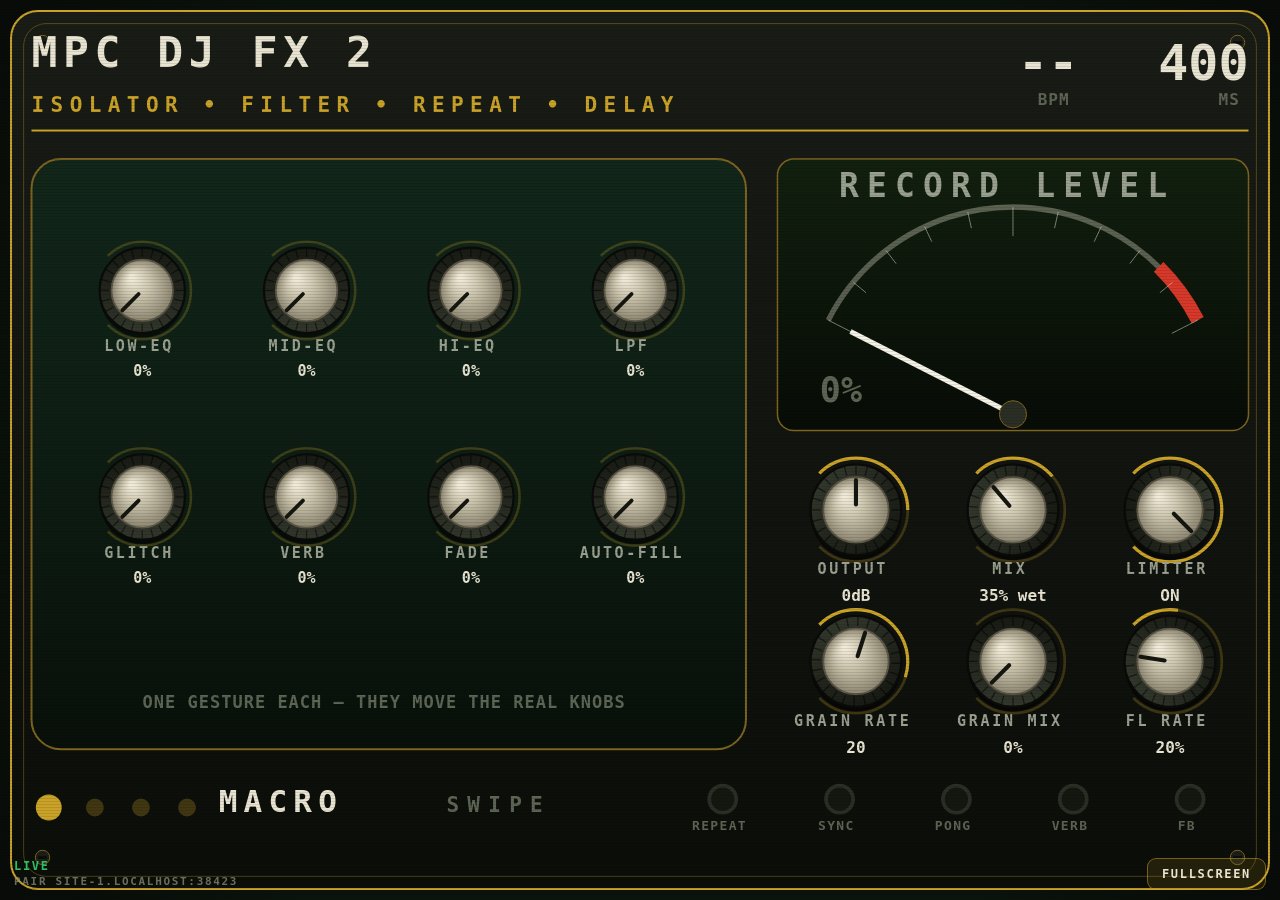
==== commit b274dba3: "3.1.5: the page shows the pairing QR The companion page printed its own address but never revealed t" ====
--- a/vst/web/index.html
+++ b/vst/web/index.html
@@ -86,7 +86,17 @@
 function setPair() {
   var u = (st && typeof st.url === 'string' && st.url) ? st.url : location.host;
   pairText = u;
-  if (pairEl) pairEl.textContent = 'PAIR ' + u;
+  if (pairEl) {
+    pairEl.textContent = 'PAIR ' + u;
+    /* The address alone asks a second phone to type 22 characters. Tapping the line shows the
+     * plugin's own /qr.svg — drawn by the device, so nothing is fetched from outside the LAN. */
+    pairEl.style.cursor = 'pointer';
+    /* The <img id="qr"> sits after this script, so look it up when the line is tapped. */
+    pairEl.onclick = function () {
+      var q = document.getElementById('qr');
+      if (q) q.style.display = (q.style.display === 'none' ? 'block' : 'none');
+    };
+  }
 }
 
 /* control state */
@@ -869,5 +879,6 @@
 };
 })();
 </script>
+<img id="qr" src="/qr.svg" alt="" style="display:none;position:fixed;right:14px;bottom:64px;width:140px;height:140px;border:7px solid #e9e4d2;border-radius:8px;background:#e9e4d2">
 </body>
 </html>
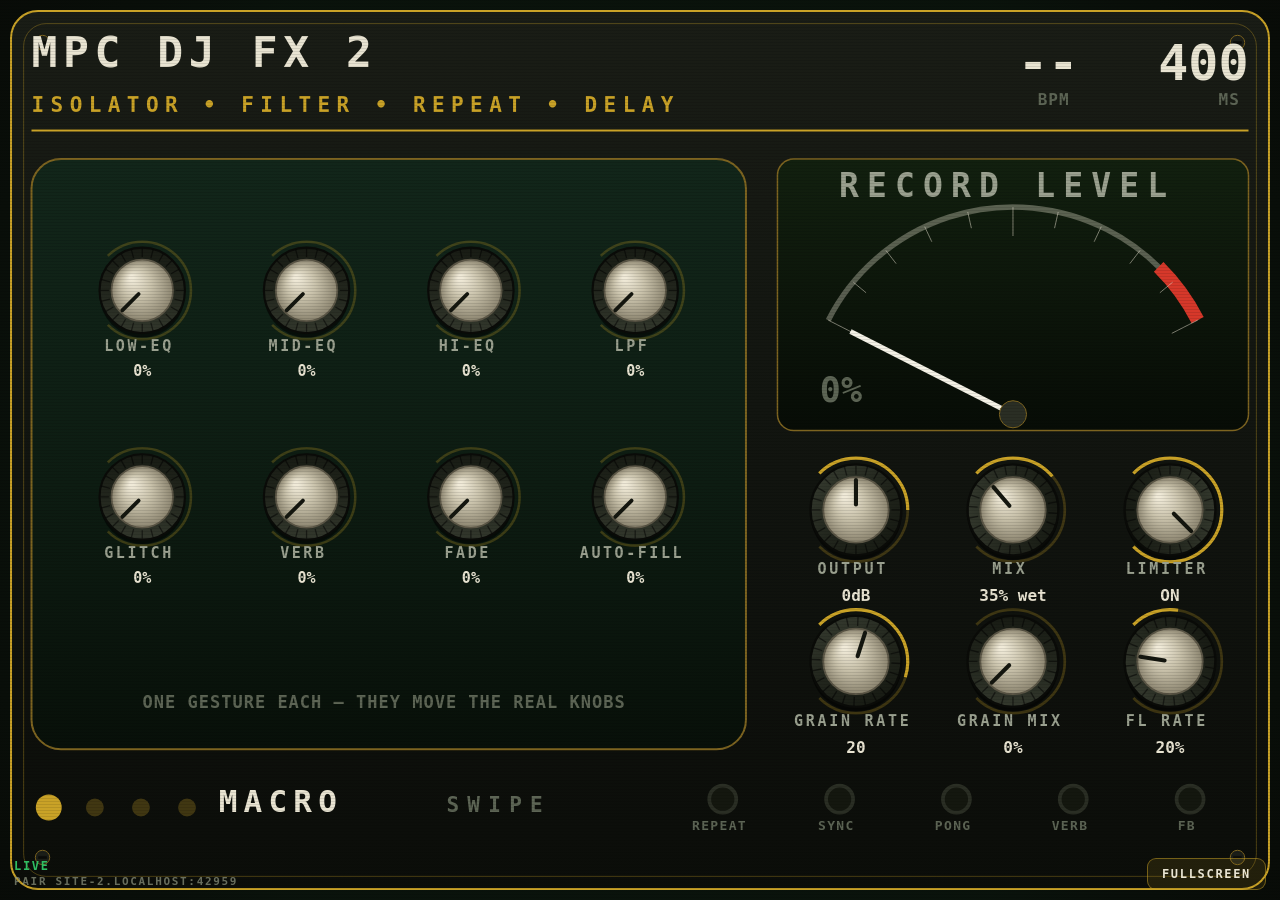
==== commit 966c2328: "3.1.6: the PAIR line is tappable 3.1.5 added the QR <img> but not the pointer-events opt-in: #bar is" ====
--- a/vst/web/index.html
+++ b/vst/web/index.html
@@ -90,6 +90,9 @@
     pairEl.textContent = 'PAIR ' + u;
     /* The address alone asks a second phone to type 22 characters. Tapping the line shows the
      * plugin's own /qr.svg — drawn by the device, so nothing is fetched from outside the LAN. */
+    /* #bar is pointer-events:none so swipes reach the canvas; the line must opt back in, or a
+     * finger tap lands on the canvas and the QR never appears (found on a phone, 2026-11-03). */
+    pairEl.style.pointerEvents = 'auto';
     pairEl.style.cursor = 'pointer';
     /* The <img id="qr"> sits after this script, so look it up when the line is tapped. */
     pairEl.onclick = function () {
